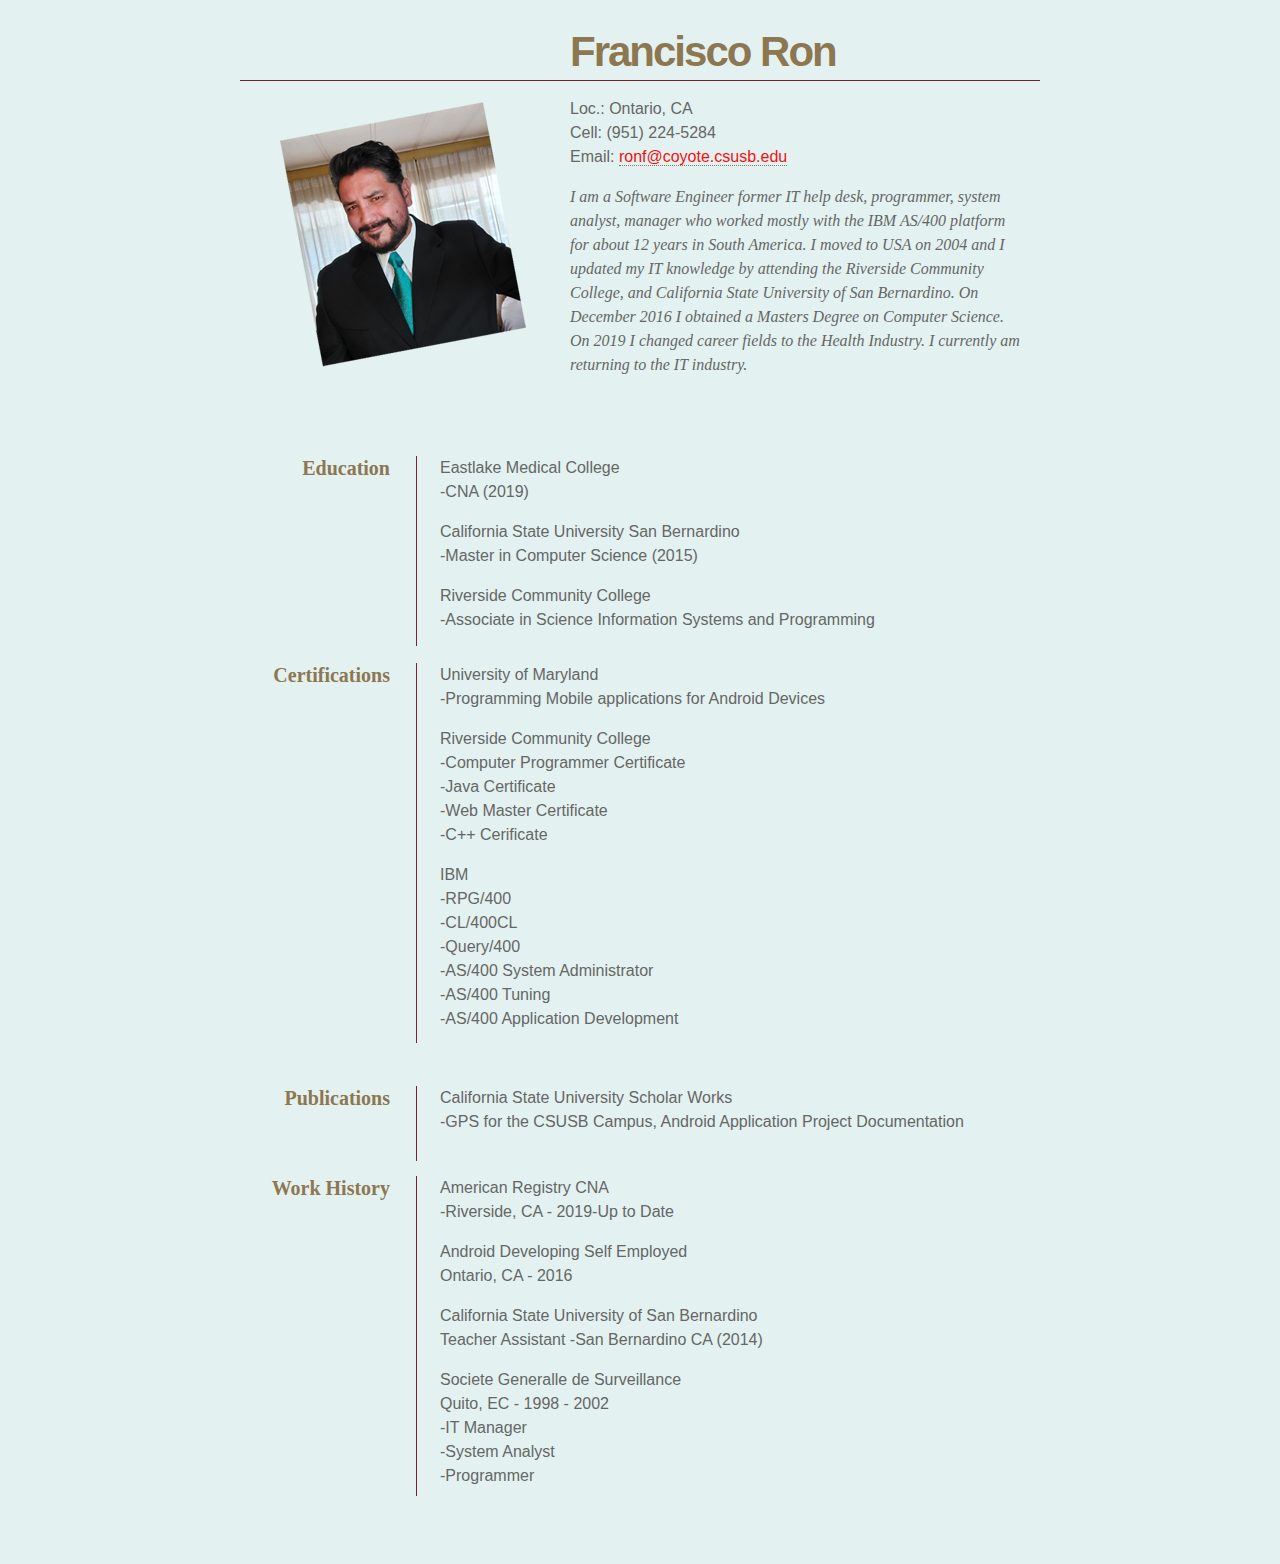
==== index.html @ 82180d25 "new picture v1" ====
<!DOCTYPE html PUBLIC "-//W3C//DTD XHTML 1.0 Strict//EN"
"http://www.w3.org/TR/xhtml1/DTD/xhtml1-strict.dtd">

<html xmlns="http://www.w3.org/18d7751/xhtml" xml:lang="en" lang="en">

<head>
     <meta http-equiv="Content-Type" content="text/html; charset=utf-8"/>

     <title>One Page Resume</title>

     <style type="text/css">
        * { margin: 0; padding: 0; }
        body {font: 16px Helvetica, Sans-Serif; 
            line-height: 24px; 
            background-color: #e3f2f0;}
         
        .clear { clear: both; }
        
        #page-wrap { width: 800px; margin: 40px auto 60px; }
        #pic { float: left; margin: 60px 0 0 0; }
        
         h1 { margin: 0 0 16px 0; 
             padding: 0 0 16px 0; 
             color: #8d7751; 
             font-size: 42px; 
             font-weight: bold; 
             letter-spacing: -2px; 
             border-bottom: 1px solid #7c1d2d; }
        
         h2 { font-size:20; 
             margin: 0 0 6px 0; 
             position: relative; }
        
         h2 span { position: absolute; 
             bottom: 0; 
             right: 0; 
             font-style: italic; 
             font-family: Georgia, Serif; 
             font-size: 16px;
             color: #8d7751; font-weight: normal; }
        
         p { margin: 0 0 16px 0;color: #666}
        
         a { color: #f50e11; text-decoration: none; border-bottom: 1px dotted #8d7751; }
         a:hover { border-bottom-style: solid; color: black; }
         ul { margin: 0 0 32px 17px; }
         #objective { width: 450px; float: left; }
         #objective p { font-family: Georgia, Serif; font-style: italic; color: #666; }
         
         dt0 {font-weight: bold; 
             font-family: Verdana; 
             font-size: 20px; 
             color: #8d7751; 
             text-align: right; 
             padding: 0 26px 0 0; 
             width: 150px; 
             float: left; 
             height: 190px; 
             border-right: 1px solid #811e2f;}
         
         dt {font-weight: bold; 
             font-family: Verdana; 
             font-size: 20px; 
             color: #8d7751; 
             text-align: right; 
             padding: 0 26px 0 0; 
             width: 150px; 
             float: left; 
             height: 380px; 
             border-right: 1px solid #811e2f;}
        
         dt1 {font-family: Verdana; 
             font-weight: bold; 
             font-size: 20px; 
             color: #8d7751; 
             text-align: right; 
             padding: 0 26px 0 0; 
             width: 150px; 
             float: left; 
             height: 75px; 
             border-right: 1px solid #7c1d2d;}
         
        dt2 {font-family: Verdana; 
            font-weight: bold; 
            font-size: 20px; 
            color: #8d7751; 
            text-align: right; 
            padding: 0 26px 0 0; 
            width: 150px; 
            float: left; 
            height: 320px; 
            border-right: 1px solid #7c1d2d;  }
        
         dt3 {font-family: Verdana; 
             font-weight: bold; 
             font-size: 20px; 
             color: #8d7751; 
             text-align: right; 
             padding: 0 26px 0 0; 
             width: 150px; 
             float: left; 
             height: 100px; 
             border-right: 1px solid #7c1d2d;}         
         
         dd {width: 600px; float: right;color: #666}
        
         dd.clear { float: none; margin: 0; height: 15px; }
     
    </style>
</head>

<body>

    <div id="page-wrap">
    
        <img src="images/fr2.png" alt="Resume Pic." id="pic" />
    
        <div id="contact-info" class="vcard">
        
            <!-- Microformats! -->
        
            <h1 class="fn"> Francisco Ron</h1>
        
            <p>
                Loc.: <span class="loc">Ontario, CA</span><br />
                Cell: <span class="tel">(951) 224-5284</span><br />
                Email: <a class="email" href="mailto:ronf@coyote.csusb.edu">ronf@coyote.csusb.edu</a><br />
            </p>
        </div>
                
        <div id="objective">
            <p>
                I am a Software Engineer former IT help desk, programmer, system analyst, manager who worked mostly with the IBM AS/400 platform for about 12 years in South America.
                I moved to USA on 2004 and I updated my IT knowledge by attending the Riverside Community College, and California State University of San Bernardino.
                On December 2016 I obtained a Masters Degree on Computer Science.
                On 2019 I changed career fields to the Health Industry. I currently am returning to the IT industry.
 
            </p>
        </div>
        
        <div class="clear"></div>
        
        <dl>
            <dd class="clear"></dd>
            
            <dt0>Education</dt0>
             
            
            <dd>
                <P>Eastlake Medical College <br/>
                   -CNA (2019) </P>
            </dd>
            
            <dd>
                <p>California State University San Bernardino<br/>
                   -Master in Computer Science (2015)</p> 
                   
            </dd>
            
             <dd>
                <p>Riverside Community College<br/>
                   -Associate in Science Information Systems and Programming</p>
                   
            </dd> 
            
            <dd class="clear"></dd>
            
            <dt>Certifications</dt>
            <dd>
                            
                <p>University of Maryland<br/>
                   -Programming Mobile applications for Android Devices</p>
                
                <p>Riverside Community College<br/> 
                   -Computer Programmer Certificate<br/>
                   -Java Certificate <br/> 
                   -Web Master Certificate <br/>
                   -C++ Cerificate</p> 
                
                <p>IBM<br/>
                   -RPG/400<br/>
                   -CL/400CL<br/>
                   -Query/400<br/>
                   -AS/400 System Administrator<br/>
                   -AS/400 Tuning<br/>
                    -AS/400 Application Development</p><br/>
            </dd>
            
            <dd class="clear"></dd>
            
            <dt1>Publications</dt1>
            <dd>
                            
                <p>California State University Scholar Works<br/>
                   -GPS for the CSUSB Campus, Android Application Project Documentation</p>
                
               
            </dd>
            
            <dd class="clear"></dd>
            
            <dt2>Work History</dt2>
            <dd>
                
                <p>American Registry CNA <br/> -Riverside, CA - 2019-Up to Date<br/>
                <p>Android Developing Self Employed <br/>Ontario, CA - 2016<br/>
                <p>California State University of San Bernardino <br/>Teacher Assistant -San Bernardino CA (2014)<br/>
                <p>Societe Generalle de Surveillance <br/>Quito, EC - 1998 - 2002<br/>
                 
                    -IT Manager <br/>
                    -System Analyst <br/>
                    -Programmer 
            </dd>
                       
        </dl>
        
        <div class="clear"></div>
    
    </div>

</body>

</html>
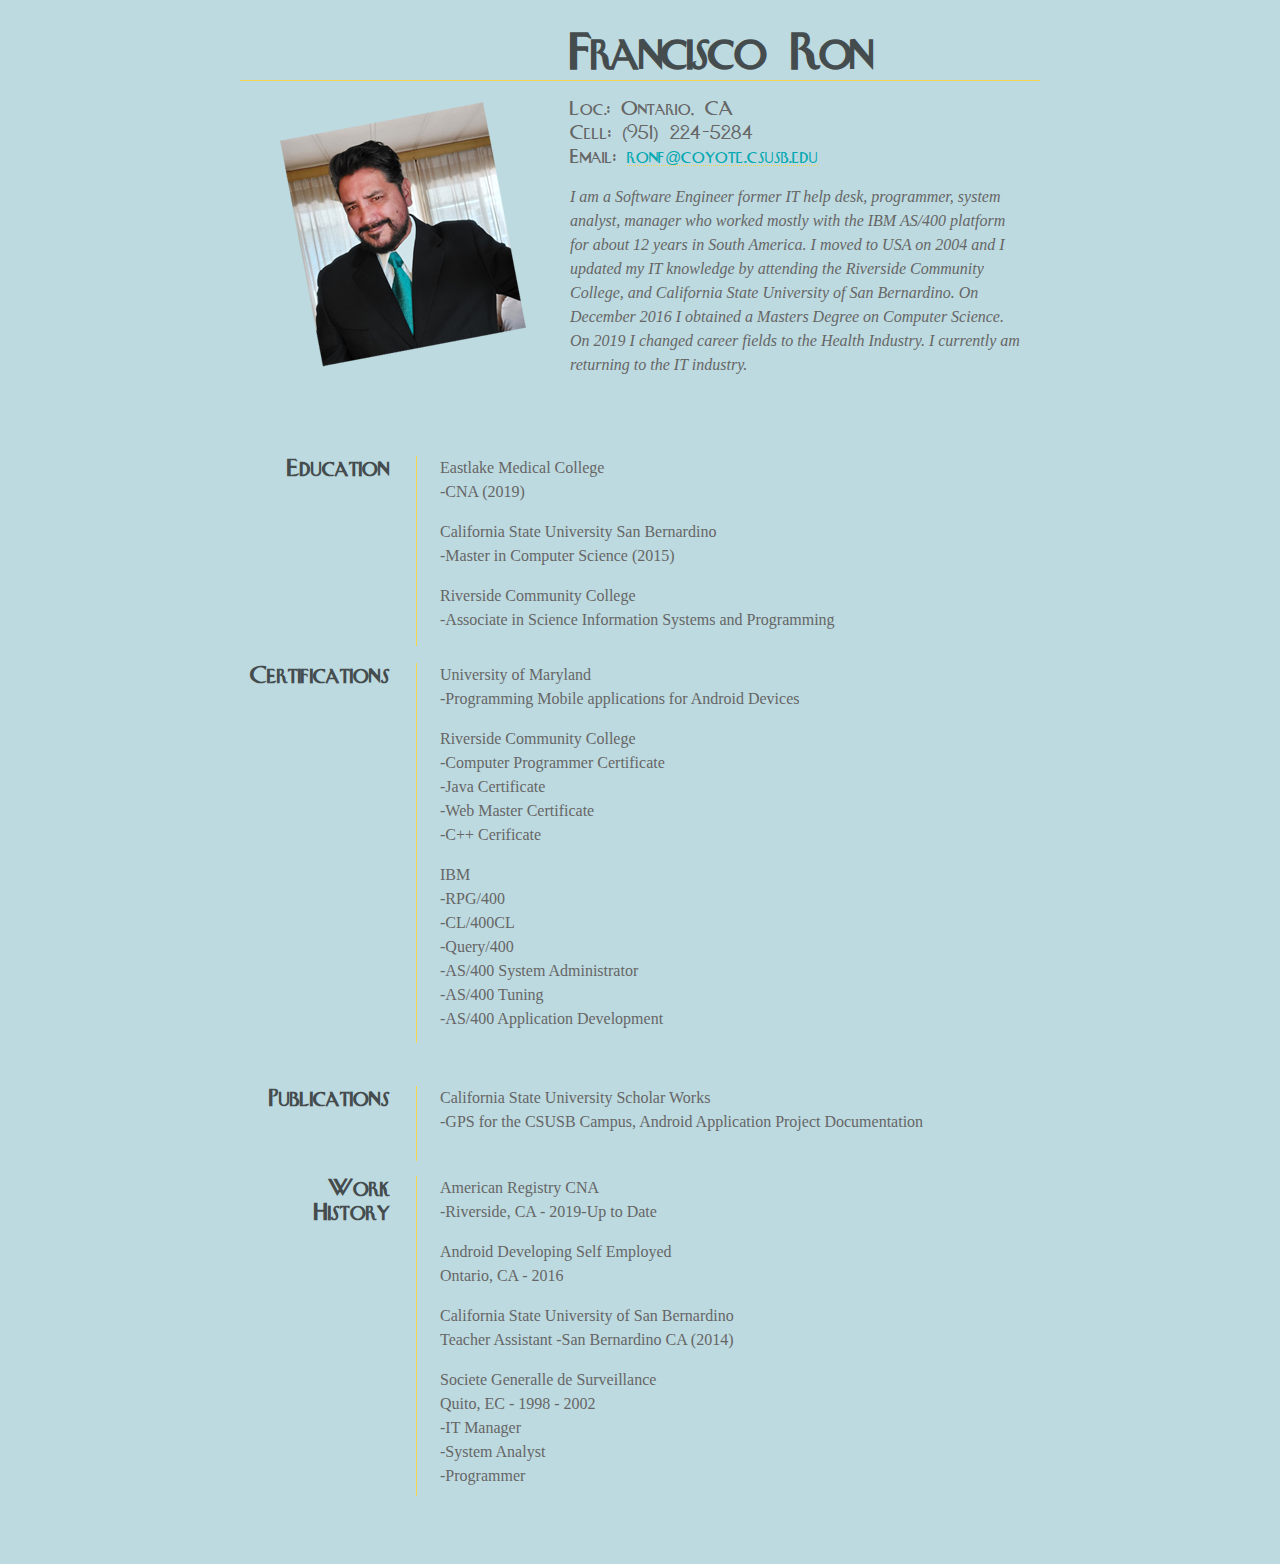
==== commit edcda5af: "new font New Yorker" ====
--- a/index.html
+++ b/index.html
@@ -10,9 +10,14 @@
 
      <style type="text/css">
         * { margin: 0; padding: 0; }
-        body {font: 16px Helvetica, Sans-Serif; 
+         
+        @font-face {
+        font-family: newYorker; /* CAN BE ANYTHING YOU WANT */
+        src: url('fonts/Cygnet.ttf');
+    }
+        body {font: 16px newYorker, Sans-Serif; 
             line-height: 24px; 
-            background-color: #e3f2f0;}
+            background-color: #bddae0;} 
          
         .clear { clear: both; }
         
@@ -21,11 +26,11 @@
         
          h1 { margin: 0 0 16px 0; 
              padding: 0 0 16px 0; 
-             color: #8d7751; 
+             color: #454c4e; 
              font-size: 42px; 
              font-weight: bold; 
              letter-spacing: -2px; 
-             border-bottom: 1px solid #7c1d2d; }
+             border-bottom: 1px solid #f4d54c; }
         
          h2 { font-size:20; 
              margin: 0 0 6px 0; 
@@ -37,72 +42,72 @@
              font-style: italic; 
              font-family: Georgia, Serif; 
              font-size: 16px;
-             color: #8d7751; font-weight: normal; }
+             color: #454c4e; font-weight: normal; }
         
          p { margin: 0 0 16px 0;color: #666}
         
-         a { color: #f50e11; text-decoration: none; border-bottom: 1px dotted #8d7751; }
+         a { color: #04a8b0; text-decoration: none; border-bottom: 1px dotted #f4d54c; }
          a:hover { border-bottom-style: solid; color: black; }
          ul { margin: 0 0 32px 17px; }
          #objective { width: 450px; float: left; }
          #objective p { font-family: Georgia, Serif; font-style: italic; color: #666; }
          
          dt0 {font-weight: bold; 
-             font-family: Verdana; 
-             font-size: 20px; 
-             color: #8d7751; 
+             font-family: newYorker; 
+             font-size: 20px; 
+             color: #454c4e; 
              text-align: right; 
              padding: 0 26px 0 0; 
              width: 150px; 
              float: left; 
              height: 190px; 
-             border-right: 1px solid #811e2f;}
+             border-right: 1px solid #f4d54c;}
          
          dt {font-weight: bold; 
-             font-family: Verdana; 
-             font-size: 20px; 
-             color: #8d7751; 
+             font-family: newYorker; 
+             font-size: 20px; 
+             color: #454c4e; 
              text-align: right; 
              padding: 0 26px 0 0; 
              width: 150px; 
              float: left; 
              height: 380px; 
-             border-right: 1px solid #811e2f;}
-        
-         dt1 {font-family: Verdana; 
+             border-right: 1px solid #f4d54c;}
+        
+         dt1 {font-family: newYorker; 
              font-weight: bold; 
              font-size: 20px; 
-             color: #8d7751; 
+             color: #454c4e; 
              text-align: right; 
              padding: 0 26px 0 0; 
              width: 150px; 
              float: left; 
              height: 75px; 
-             border-right: 1px solid #7c1d2d;}
-         
-        dt2 {font-family: Verdana; 
+             border-right: 1px solid #f4d54c;}
+         
+        dt2 {font-family: newYorker; 
             font-weight: bold; 
             font-size: 20px; 
-            color: #8d7751; 
+            color: #454c4e; 
             text-align: right; 
             padding: 0 26px 0 0; 
             width: 150px; 
             float: left; 
             height: 320px; 
-            border-right: 1px solid #7c1d2d;  }
-        
-         dt3 {font-family: Verdana; 
+            border-right: 1px solid #f4d54c;  }
+        
+         dt3 {font-family: newYorker; 
              font-weight: bold; 
              font-size: 20px; 
-             color: #8d7751; 
+             color: #454c4e; 
              text-align: right; 
              padding: 0 26px 0 0; 
              width: 150px; 
              float: left; 
              height: 100px; 
-             border-right: 1px solid #7c1d2d;}         
-         
-         dd {width: 600px; float: right;color: #666}
+             border-right: 1px solid #f4d54c;}         
+         
+         dd {width: 600px; float: right;color: #666; font-family: Georgia, Serif;}
         
          dd.clear { float: none; margin: 0; height: 15px; }
      
@@ -147,8 +152,8 @@
              
             
             <dd>
-                <P>Eastlake Medical College <br/>
-                   -CNA (2019) </P>
+                <p>Eastlake Medical College <br/>
+                   -CNA (2019) </p>
             </dd>
             
             <dd>
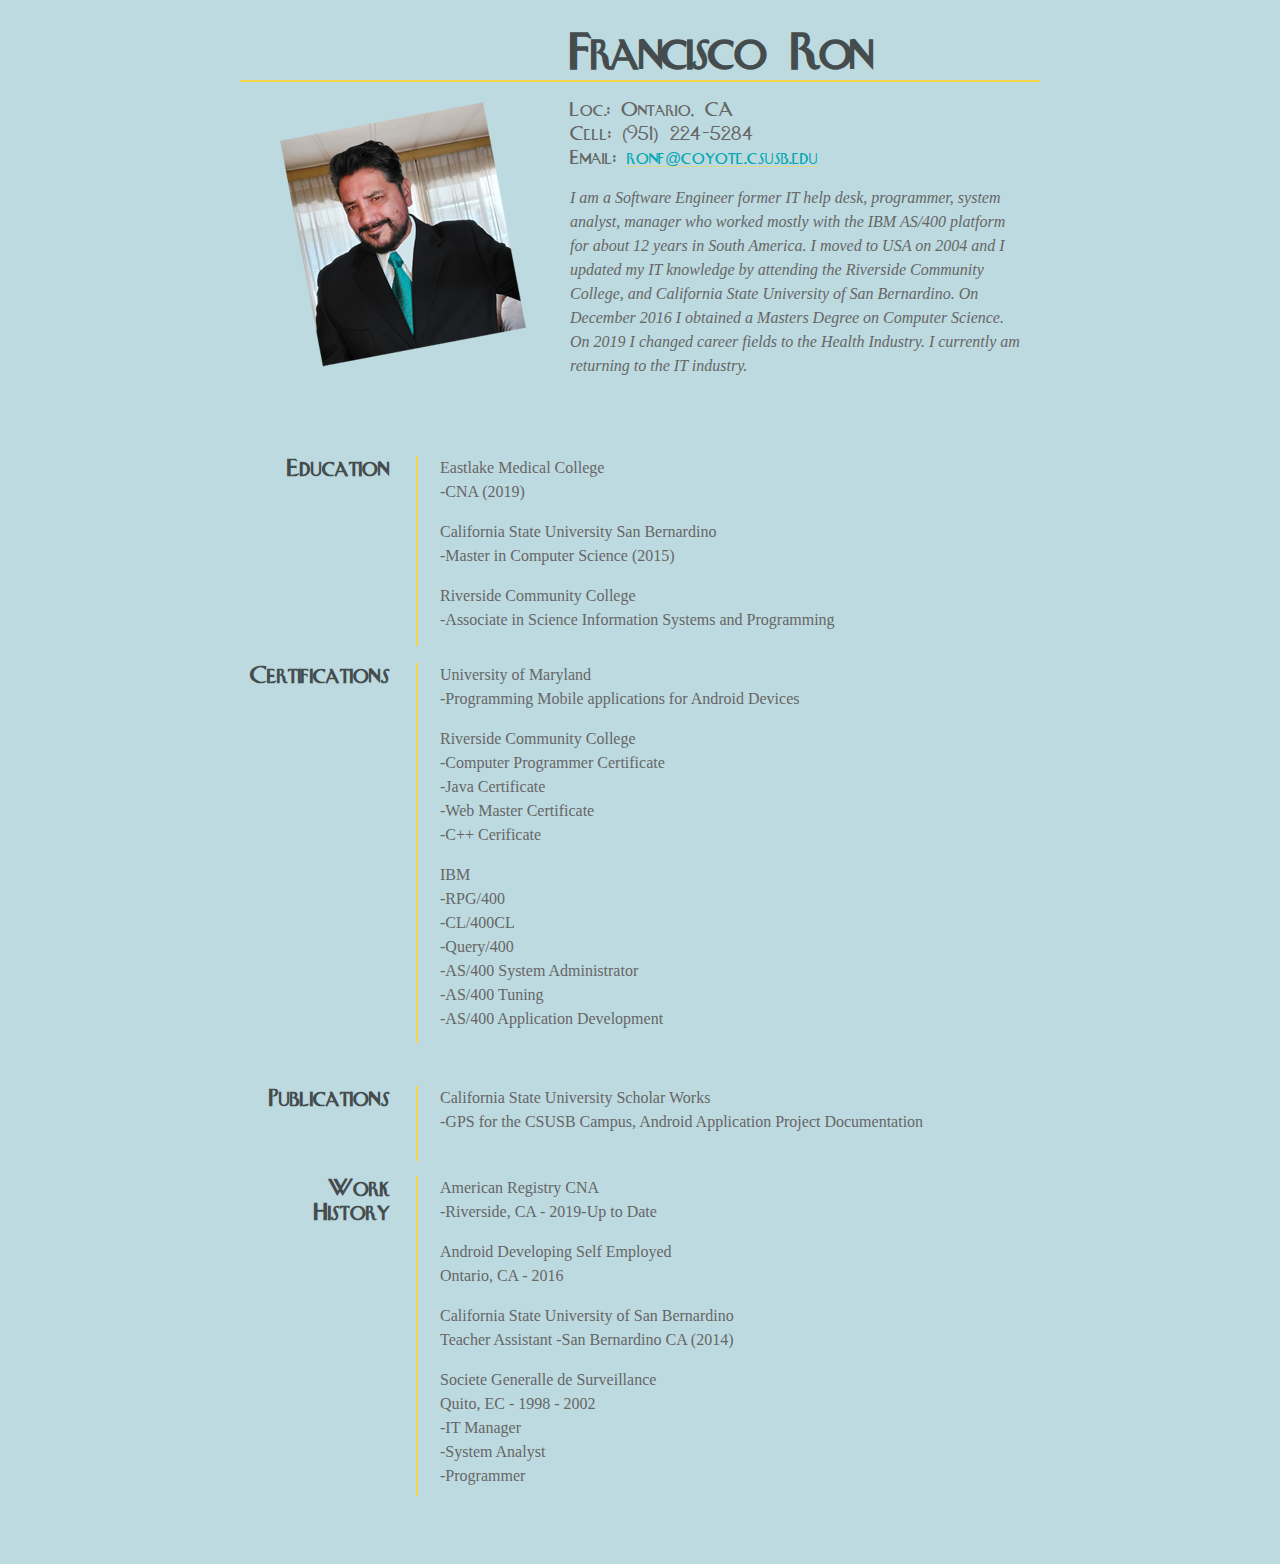
==== commit 13b5191a: "yellow line 2px" ====
--- a/index.html
+++ b/index.html
@@ -30,7 +30,7 @@
              font-size: 42px; 
              font-weight: bold; 
              letter-spacing: -2px; 
-             border-bottom: 1px solid #f4d54c; }
+             border-bottom: 2px solid #f4d54c; }
         
          h2 { font-size:20; 
              margin: 0 0 6px 0; 
@@ -61,7 +61,7 @@
              width: 150px; 
              float: left; 
              height: 190px; 
-             border-right: 1px solid #f4d54c;}
+             border-right: 2px solid #f4d54c;}
          
          dt {font-weight: bold; 
              font-family: newYorker; 
@@ -72,7 +72,7 @@
              width: 150px; 
              float: left; 
              height: 380px; 
-             border-right: 1px solid #f4d54c;}
+             border-right: 2px solid #f4d54c;}
         
          dt1 {font-family: newYorker; 
              font-weight: bold; 
@@ -83,7 +83,7 @@
              width: 150px; 
              float: left; 
              height: 75px; 
-             border-right: 1px solid #f4d54c;}
+             border-right: 2px solid #f4d54c;}
          
         dt2 {font-family: newYorker; 
             font-weight: bold; 
@@ -94,7 +94,7 @@
             width: 150px; 
             float: left; 
             height: 320px; 
-            border-right: 1px solid #f4d54c;  }
+            border-right: 2px solid #f4d54c;  }
         
          dt3 {font-family: newYorker; 
              font-weight: bold; 
@@ -105,7 +105,7 @@
              width: 150px; 
              float: left; 
              height: 100px; 
-             border-right: 1px solid #f4d54c;}         
+             border-right: 2px solid #f4d54c;}         
          
          dd {width: 600px; float: right;color: #666; font-family: Georgia, Serif;}
         
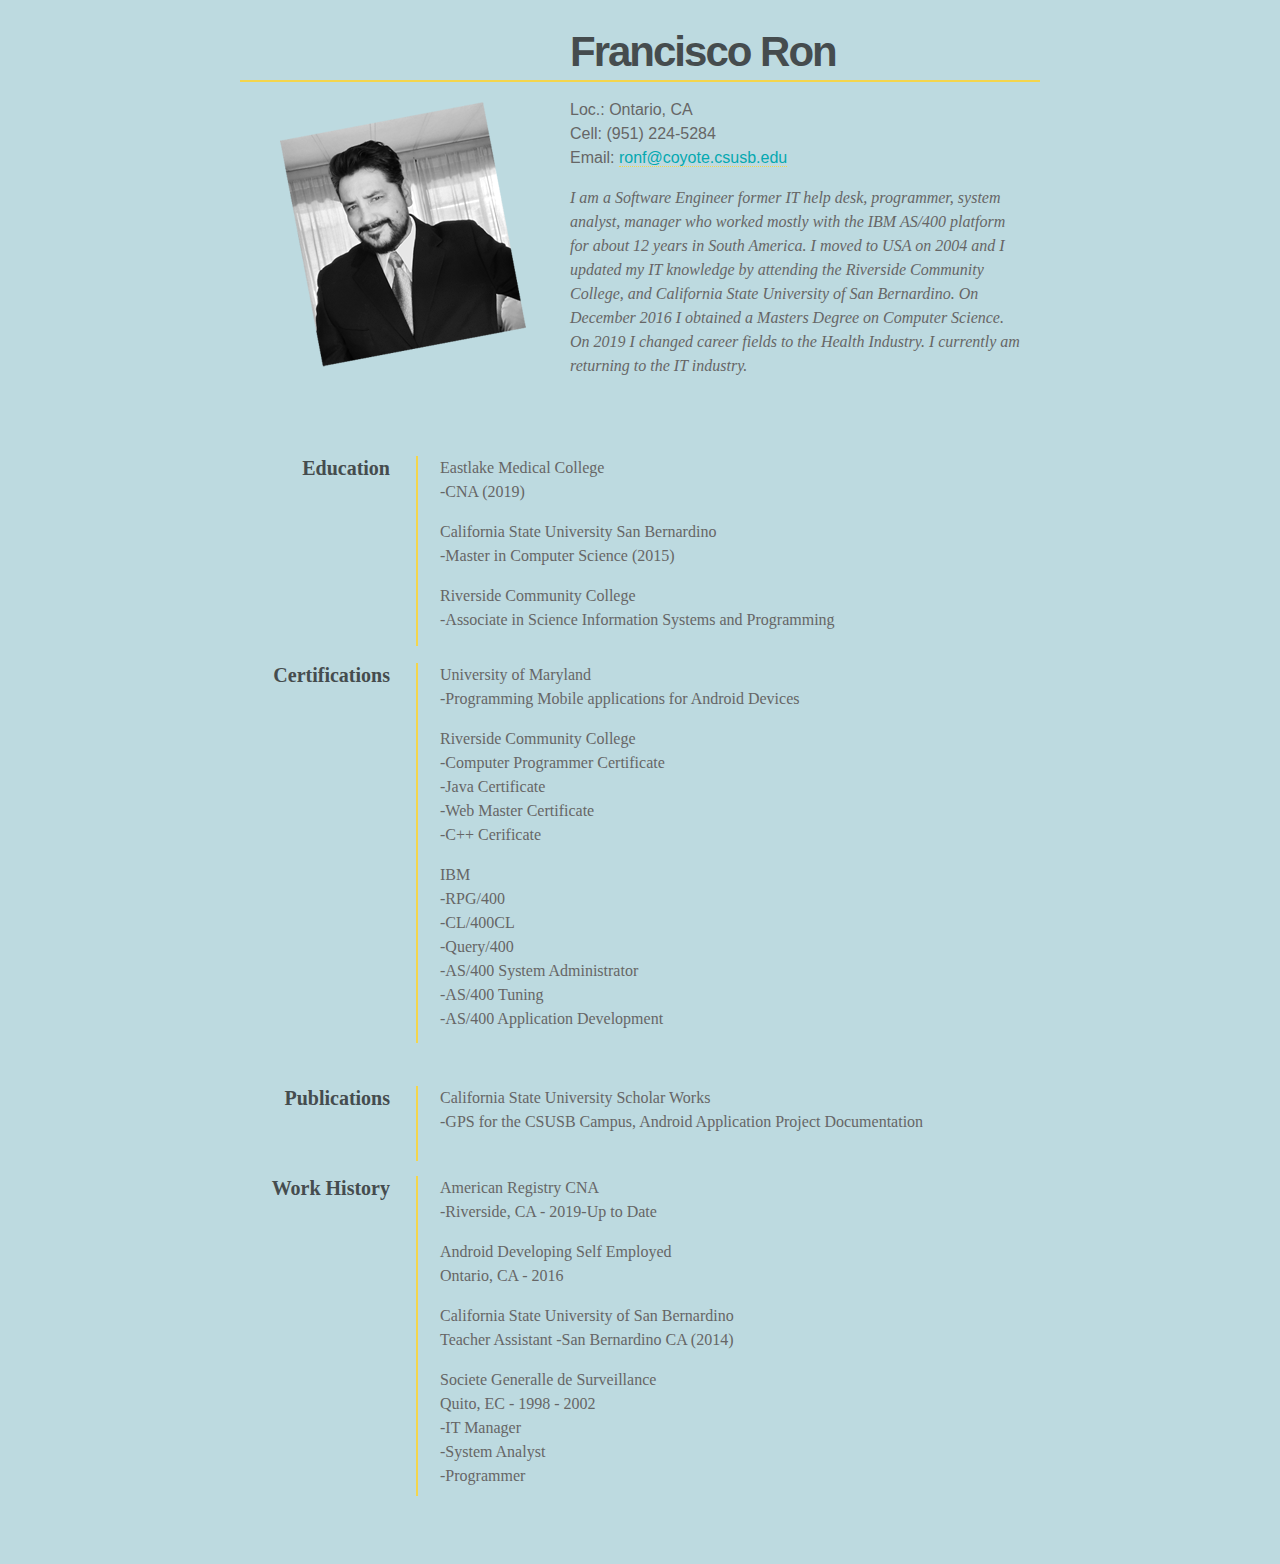
==== commit 6180a6e3: "css external file added" ====
--- a/index.html
+++ b/index.html
@@ -5,113 +5,8 @@
 
 <head>
      <meta http-equiv="Content-Type" content="text/html; charset=utf-8"/>
-
-     <title>One Page Resume</title>
-
-     <style type="text/css">
-        * { margin: 0; padding: 0; }
-         
-        @font-face {
-        font-family: newYorker; /* CAN BE ANYTHING YOU WANT */
-        src: url('fonts/Cygnet.ttf');
-    }
-        body {font: 16px newYorker, Sans-Serif; 
-            line-height: 24px; 
-            background-color: #bddae0;} 
-         
-        .clear { clear: both; }
-        
-        #page-wrap { width: 800px; margin: 40px auto 60px; }
-        #pic { float: left; margin: 60px 0 0 0; }
-        
-         h1 { margin: 0 0 16px 0; 
-             padding: 0 0 16px 0; 
-             color: #454c4e; 
-             font-size: 42px; 
-             font-weight: bold; 
-             letter-spacing: -2px; 
-             border-bottom: 2px solid #f4d54c; }
-        
-         h2 { font-size:20; 
-             margin: 0 0 6px 0; 
-             position: relative; }
-        
-         h2 span { position: absolute; 
-             bottom: 0; 
-             right: 0; 
-             font-style: italic; 
-             font-family: Georgia, Serif; 
-             font-size: 16px;
-             color: #454c4e; font-weight: normal; }
-        
-         p { margin: 0 0 16px 0;color: #666}
-        
-         a { color: #04a8b0; text-decoration: none; border-bottom: 1px dotted #f4d54c; }
-         a:hover { border-bottom-style: solid; color: black; }
-         ul { margin: 0 0 32px 17px; }
-         #objective { width: 450px; float: left; }
-         #objective p { font-family: Georgia, Serif; font-style: italic; color: #666; }
-         
-         dt0 {font-weight: bold; 
-             font-family: newYorker; 
-             font-size: 20px; 
-             color: #454c4e; 
-             text-align: right; 
-             padding: 0 26px 0 0; 
-             width: 150px; 
-             float: left; 
-             height: 190px; 
-             border-right: 2px solid #f4d54c;}
-         
-         dt {font-weight: bold; 
-             font-family: newYorker; 
-             font-size: 20px; 
-             color: #454c4e; 
-             text-align: right; 
-             padding: 0 26px 0 0; 
-             width: 150px; 
-             float: left; 
-             height: 380px; 
-             border-right: 2px solid #f4d54c;}
-        
-         dt1 {font-family: newYorker; 
-             font-weight: bold; 
-             font-size: 20px; 
-             color: #454c4e; 
-             text-align: right; 
-             padding: 0 26px 0 0; 
-             width: 150px; 
-             float: left; 
-             height: 75px; 
-             border-right: 2px solid #f4d54c;}
-         
-        dt2 {font-family: newYorker; 
-            font-weight: bold; 
-            font-size: 20px; 
-            color: #454c4e; 
-            text-align: right; 
-            padding: 0 26px 0 0; 
-            width: 150px; 
-            float: left; 
-            height: 320px; 
-            border-right: 2px solid #f4d54c;  }
-        
-         dt3 {font-family: newYorker; 
-             font-weight: bold; 
-             font-size: 20px; 
-             color: #454c4e; 
-             text-align: right; 
-             padding: 0 26px 0 0; 
-             width: 150px; 
-             float: left; 
-             height: 100px; 
-             border-right: 2px solid #f4d54c;}         
-         
-         dd {width: 600px; float: right;color: #666; font-family: Georgia, Serif;}
-        
-         dd.clear { float: none; margin: 0; height: 15px; }
-     
-    </style>
+     <title>F. Ron</title>
+     <link rel="stylesheet" href="css/style.css">
 </head>
 
 <body>
@@ -121,9 +16,6 @@
         <img src="images/fr2.png" alt="Resume Pic." id="pic" />
     
         <div id="contact-info" class="vcard">
-        
-            <!-- Microformats! -->
-        
             <h1 class="fn"> Francisco Ron</h1>
         
             <p>
@@ -131,6 +23,7 @@
                 Cell: <span class="tel">(951) 224-5284</span><br />
                 Email: <a class="email" href="mailto:ronf@coyote.csusb.edu">ronf@coyote.csusb.edu</a><br />
             </p>
+    
         </div>
                 
         <div id="objective">
@@ -198,8 +91,6 @@
                             
                 <p>California State University Scholar Works<br/>
                    -GPS for the CSUSB Campus, Android Application Project Documentation</p>
-                
-               
             </dd>
             
             <dd class="clear"></dd>
--- a/css/style.css
+++ b/css/style.css
@@ -0,0 +1,101 @@
+* { margin: 0; padding: 0; }
+@font-face {
+    font-family: newYorker; 
+    src: url('fonts/Cygnet.ttf');
+}
+
+ body {font: 16px newYorker, Sans-Serif; 
+            line-height: 24px; 
+            background-color: #bddae0;} 
+         
+        .clear { clear: both; }
+        
+        #page-wrap { width: 800px; margin: 40px auto 60px; }
+        #pic { float: left; margin: 60px 0 0 0; }
+        
+         h1 { margin: 0 0 16px 0; 
+             padding: 0 0 16px 0; 
+             color: #454c4e; 
+             font-size: 42px; 
+             font-weight: bold; 
+             letter-spacing: -2px; 
+             border-bottom: 2px solid #f4d54c; }
+        
+         h2 { font-size:20; 
+             margin: 0 0 6px 0; 
+             position: relative; }
+        
+         h2 span { position: absolute; 
+             bottom: 0; 
+             right: 0; 
+             font-style: italic; 
+             font-family: Georgia, Serif; 
+             font-size: 16px;
+             color: #454c4e; font-weight: normal; }
+        
+         p { margin: 0 0 16px 0;color: #666}
+        
+         a { color: #04a8b0; text-decoration: none; border-bottom: 1px dotted #f4d54c; }
+         a:hover { border-bottom-style: solid; color: black; }
+         ul { margin: 0 0 32px 17px; }
+         #objective { width: 450px; float: left; }
+         #objective p { font-family: Georgia, Serif; font-style: italic; color: #666; }
+         
+         dt0 {font-weight: bold; 
+             font-family: newYorker; 
+             font-size: 20px; 
+             color: #454c4e; 
+             text-align: right; 
+             padding: 0 26px 0 0; 
+             width: 150px; 
+             float: left; 
+             height: 190px; 
+             border-right: 2px solid #f4d54c;}
+         
+         dt {font-weight: bold; 
+             font-family: newYorker; 
+             font-size: 20px; 
+             color: #454c4e; 
+             text-align: right; 
+             padding: 0 26px 0 0; 
+             width: 150px; 
+             float: left; 
+             height: 380px; 
+             border-right: 2px solid #f4d54c;}
+        
+         dt1 {font-family: newYorker; 
+             font-weight: bold; 
+             font-size: 20px;
+             color: #454c4e; 
+             text-align: right; 
+             padding: 0 26px 0 0; 
+             width: 150px; 
+             float: left; 
+             height: 75px; 
+             border-right: 2px solid #f4d54c;}
+         
+        dt2 {font-family: newYorker; 
+            font-weight: bold; 
+            font-size: 20px; 
+            color: #454c4e; 
+            text-align: right; 
+            padding: 0 26px 0 0; 
+            width: 150px; 
+            float: left; 
+            height: 320px; 
+            border-right: 2px solid #f4d54c;  }
+        
+         dt3 {font-family: newYorker; 
+             font-weight: bold; 
+             font-size: 20px; 
+             color: #454c4e; 
+             text-align: right; 
+             padding: 0 26px 0 0; 
+             width: 150px; 
+             float: left; 
+             height: 100px; 
+             border-right: 2px solid #f4d54c;}         
+         
+         dd {width: 600px; float: right;color: #666; font-family: Georgia, Serif;}
+        
+         dd.clear { float: none; margin: 0; height: 15px; }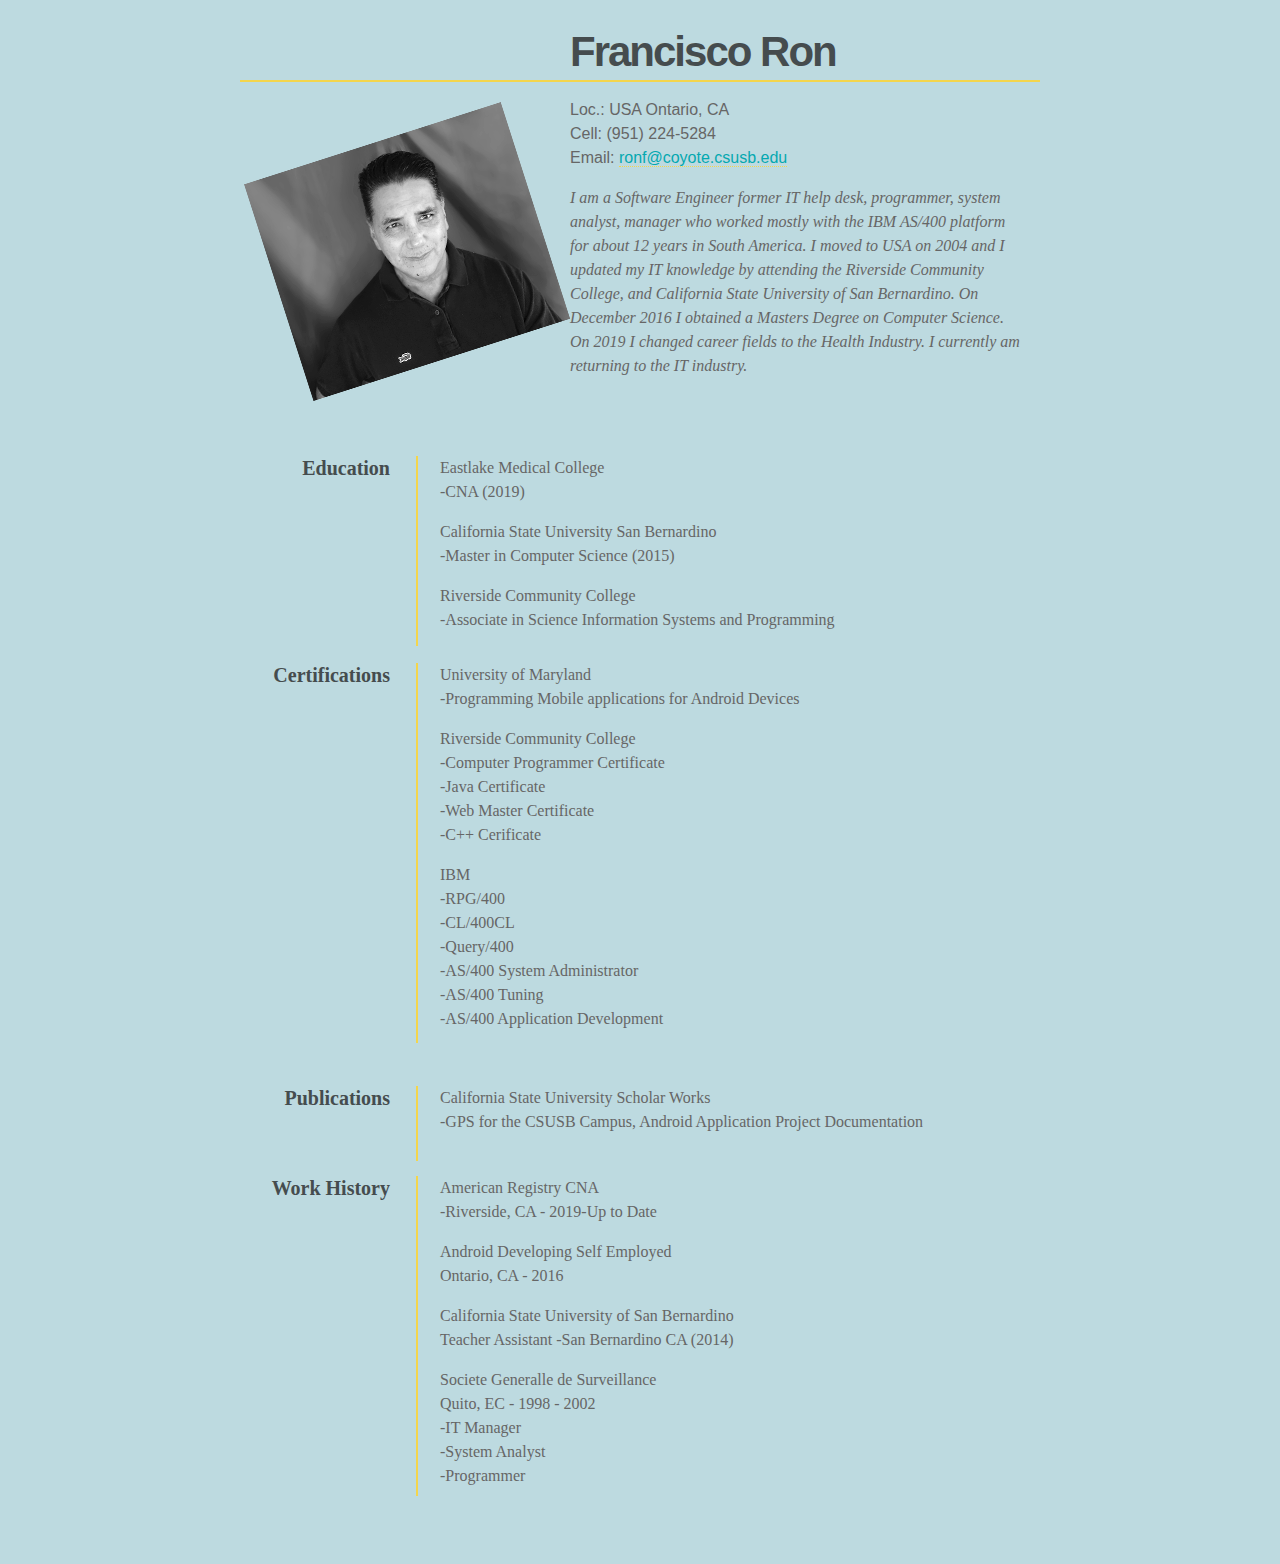
==== commit a4f56e61: "Resume updated on 9-17-2023" ====
--- a/index.html
+++ b/index.html
@@ -19,7 +19,7 @@
             <h1 class="fn"> Francisco Ron</h1>
         
             <p>
-                Loc.: <span class="loc">Ontario, CA</span><br />
+                Loc.: <span class="loc">USA Ontario, CA</span><br />
                 Cell: <span class="tel">(951) 224-5284</span><br />
                 Email: <a class="email" href="mailto:ronf@coyote.csusb.edu">ronf@coyote.csusb.edu</a><br />
             </p>
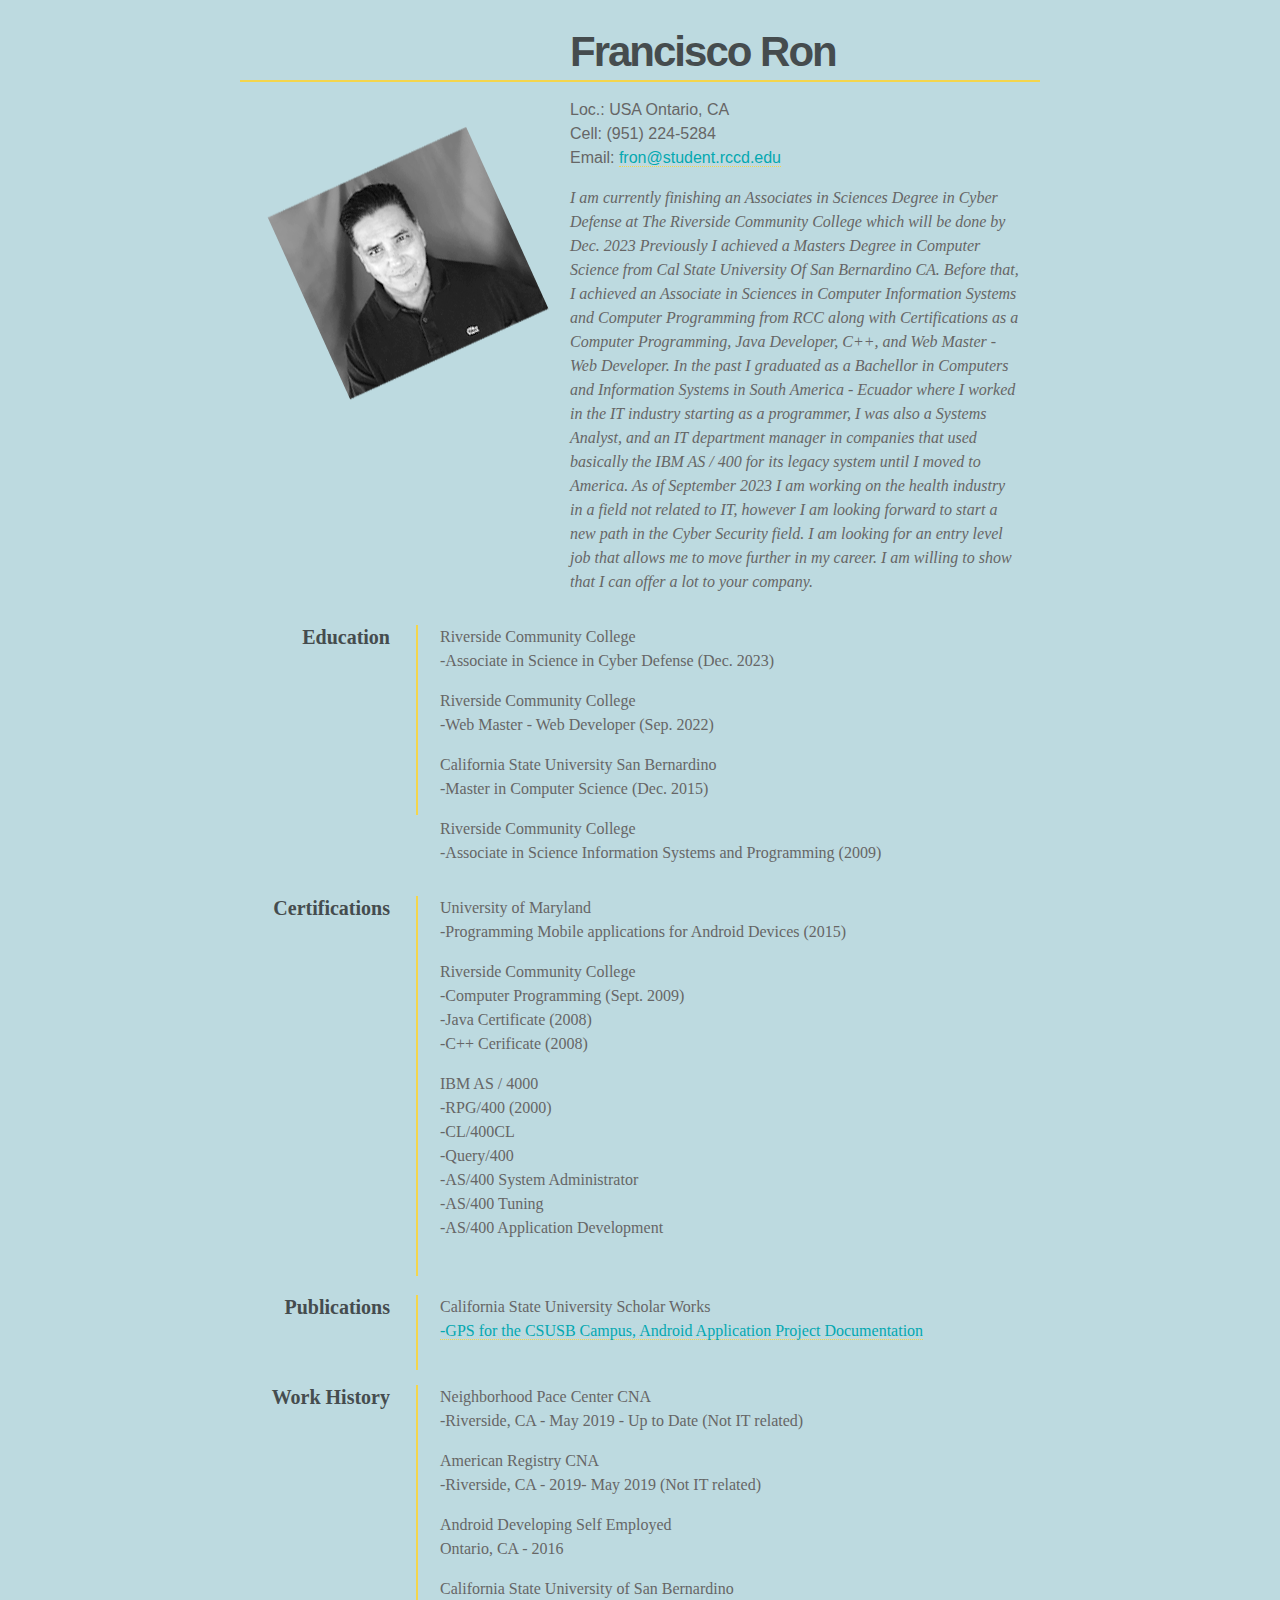
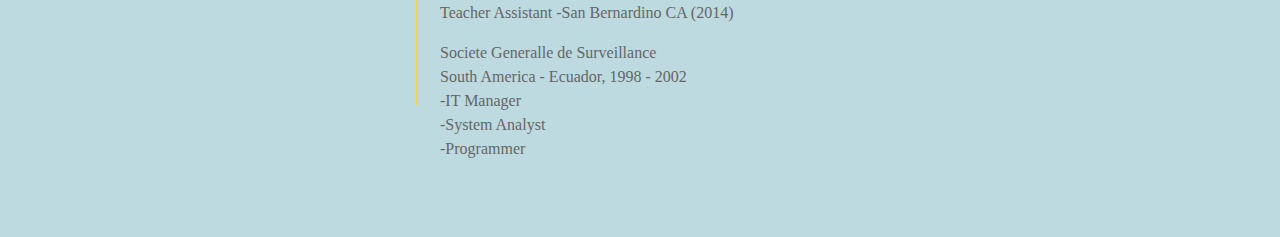
==== commit d13f7cbe: "Resume updated on 9-17-2023 second commitment" ====
--- a/index.html
+++ b/index.html
@@ -5,7 +5,7 @@
 
 <head>
      <meta http-equiv="Content-Type" content="text/html; charset=utf-8"/>
-     <title>F. Ron</title>
+     <title>Francisco Ron Resume</title>
      <link rel="stylesheet" href="css/style.css">
 </head>
 
@@ -21,18 +21,26 @@
             <p>
                 Loc.: <span class="loc">USA Ontario, CA</span><br />
                 Cell: <span class="tel">(951) 224-5284</span><br />
-                Email: <a class="email" href="mailto:ronf@coyote.csusb.edu">ronf@coyote.csusb.edu</a><br />
+                Email: <a class="email" href="mailto:fron@student.rccd.edu">fron@student.rccd.edu</a><br />
             </p>
     
         </div>
                 
         <div id="objective">
             <p>
-                I am a Software Engineer former IT help desk, programmer, system analyst, manager who worked mostly with the IBM AS/400 platform for about 12 years in South America.
-                I moved to USA on 2004 and I updated my IT knowledge by attending the Riverside Community College, and California State University of San Bernardino.
-                On December 2016 I obtained a Masters Degree on Computer Science.
-                On 2019 I changed career fields to the Health Industry. I currently am returning to the IT industry.
- 
+                I am currently finishing an Associates in Sciences Degree in Cyber Defense at The Riverside Community College 
+                which will be done by Dec. 2023
+                Previously I achieved a Masters Degree in Computer Science from Cal State University Of San Bernardino CA.
+                Before that, I achieved an Associate in Sciences in Computer Information Systems and Computer Programming from RCC 
+                along with Certifications as a Computer Programming, Java Developer, C++, and Web Master - Web Developer.
+
+                In the past I graduated as a Bachellor in Computers and Information Systems in South America - Ecuador where I worked 
+                in the IT industry starting as a programmer, I was also a Systems Analyst, and an IT department manager in companies that
+                used basically the IBM AS / 400 for its legacy system until I moved to America.
+
+                As of September 2023 I am working on the health industry in a field not related to IT, however I am looking forward to
+                start a new path in the Cyber Security field. I am looking for an entry level job that allows me to move further in my career.
+                I am willing to show that I can offer a lot to your company. 
             </p>
         </div>
         
@@ -45,19 +53,24 @@
              
             
             <dd>
-                <p>Eastlake Medical College <br/>
-                   -CNA (2019) </p>
+                <p>Riverside Community College <br/>
+                   -Associate in Science in Cyber Defense (Dec. 2023) </p>
             </dd>
             
             <dd>
+                <p>Riverside Community College <br/>
+                   -Web Master - Web Developer (Sep. 2022) </p>
+            </dd>
+
+            <dd>
                 <p>California State University San Bernardino<br/>
-                   -Master in Computer Science (2015)</p> 
+                   -Master in Computer Science (Dec. 2015)</p> 
                    
             </dd>
             
              <dd>
                 <p>Riverside Community College<br/>
-                   -Associate in Science Information Systems and Programming</p>
+                   -Associate in Science Information Systems and Programming (2009)</p>
                    
             </dd> 
             
@@ -67,21 +80,20 @@
             <dd>
                             
                 <p>University of Maryland<br/>
-                   -Programming Mobile applications for Android Devices</p>
+                   -Programming Mobile applications for Android Devices (2015)</p>
                 
                 <p>Riverside Community College<br/> 
-                   -Computer Programmer Certificate<br/>
-                   -Java Certificate <br/> 
-                   -Web Master Certificate <br/>
-                   -C++ Cerificate</p> 
+                   -Computer Programming (Sept. 2009)<br/>
+                   -Java Certificate (2008)<br/> 
+                   -C++ Cerificate (2008)</p> 
                 
-                <p>IBM<br/>
-                   -RPG/400<br/>
+                <p>IBM AS / 4000<br/>
+                   -RPG/400 (2000)<br/>
                    -CL/400CL<br/>
                    -Query/400<br/>
                    -AS/400 System Administrator<br/>
                    -AS/400 Tuning<br/>
-                    -AS/400 Application Development</p><br/>
+                   -AS/400 Application Development</p><br/>
             </dd>
             
             <dd class="clear"></dd>
@@ -90,7 +102,8 @@
             <dd>
                             
                 <p>California State University Scholar Works<br/>
-                   -GPS for the CSUSB Campus, Android Application Project Documentation</p>
+                    <a href="https://scholarworks.lib.csusb.edu/etd/261/">-GPS for the CSUSB Campus, Android Application Project Documentation</a>
+                </p>
             </dd>
             
             <dd class="clear"></dd>
@@ -98,11 +111,11 @@
             <dt2>Work History</dt2>
             <dd>
                 
-                <p>American Registry CNA <br/> -Riverside, CA - 2019-Up to Date<br/>
+                <p>Neighborhood Pace Center CNA <br/> -Riverside, CA - May 2019 - Up to Date (Not IT related)<br/>
+                <p>American Registry CNA <br/> -Riverside, CA - 2019- May 2019 (Not IT related)<br/>
                 <p>Android Developing Self Employed <br/>Ontario, CA - 2016<br/>
                 <p>California State University of San Bernardino <br/>Teacher Assistant -San Bernardino CA (2014)<br/>
-                <p>Societe Generalle de Surveillance <br/>Quito, EC - 1998 - 2002<br/>
-                 
+                <p>Societe Generalle de Surveillance <br/>South America - Ecuador, 1998 - 2002<br/>
                     -IT Manager <br/>
                     -System Analyst <br/>
                     -Programmer 
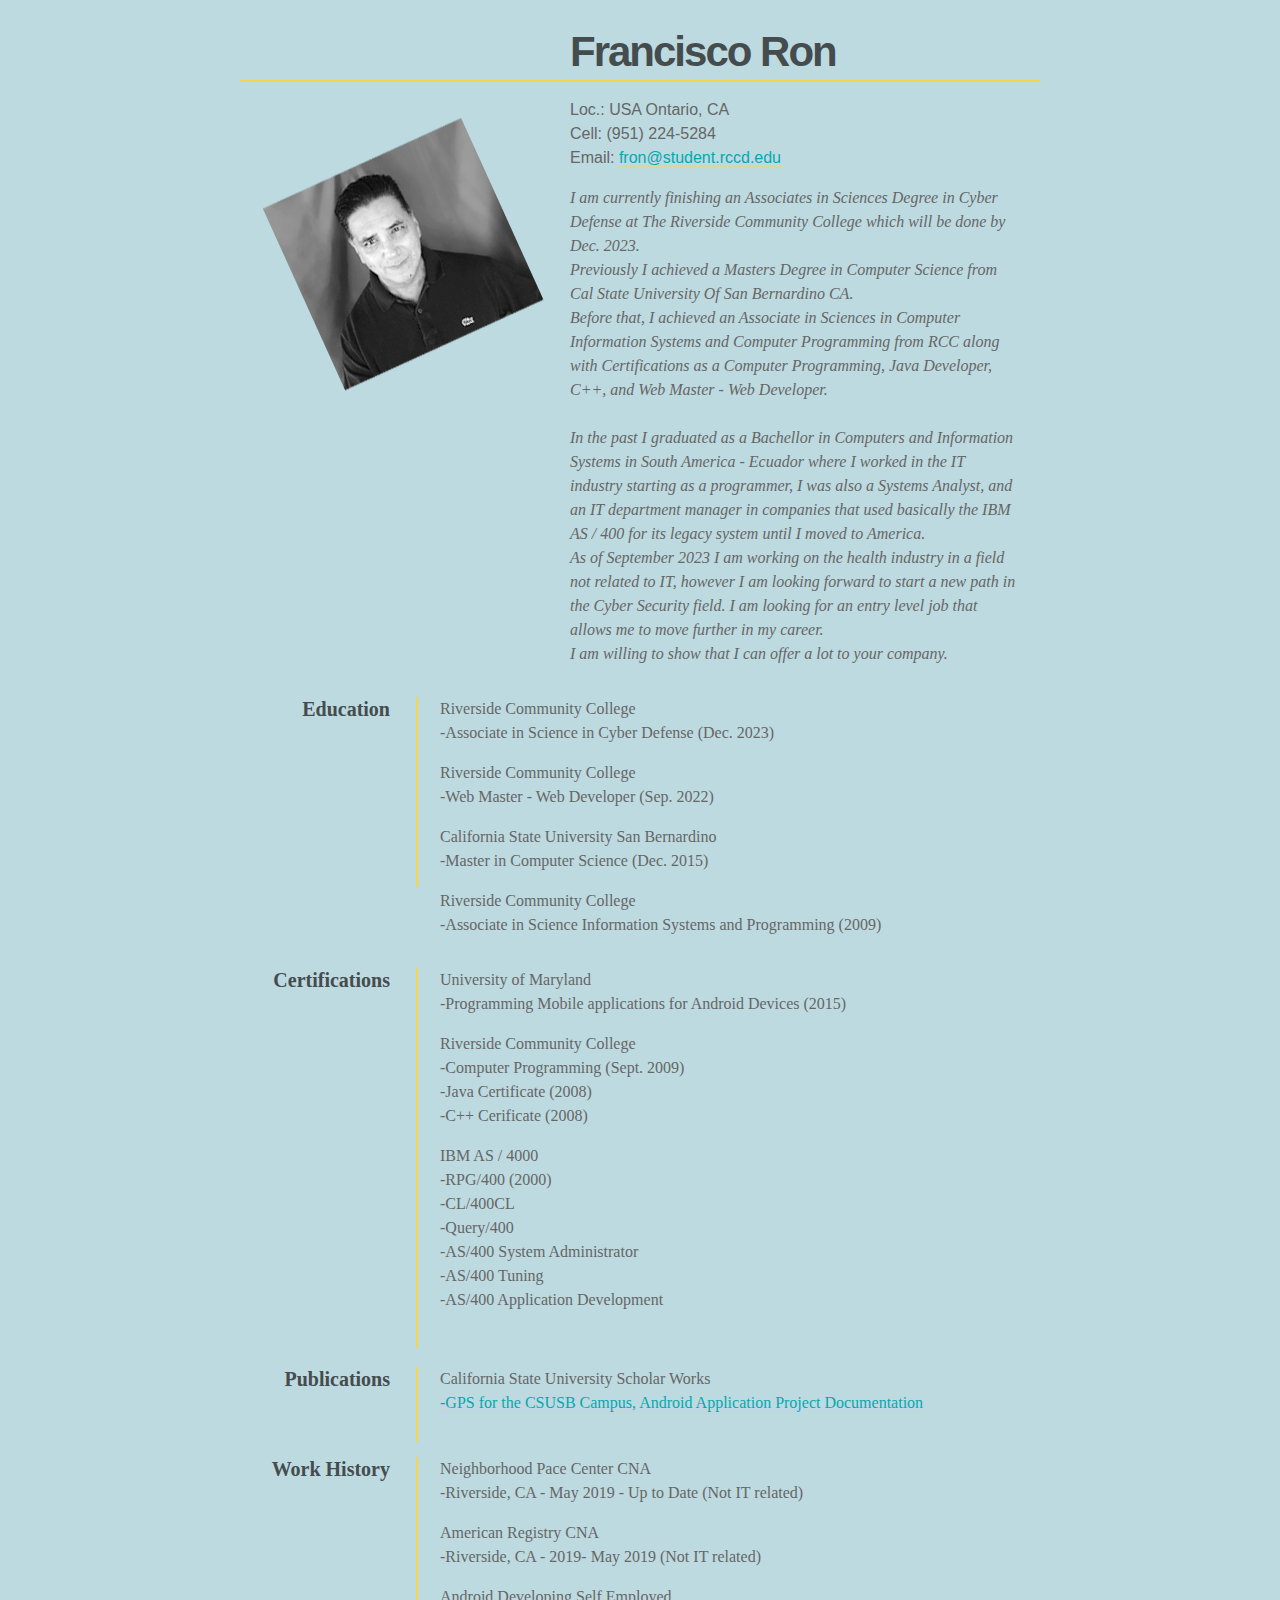
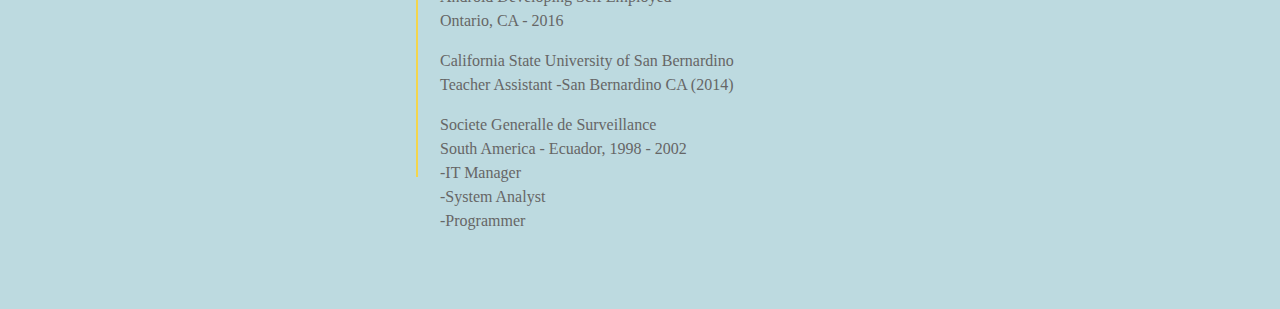
==== commit ac4275d8: "Resume updated on 9-17-2023 4th commitment" ====
--- a/index.html
+++ b/index.html
@@ -29,17 +29,15 @@
         <div id="objective">
             <p>
                 I am currently finishing an Associates in Sciences Degree in Cyber Defense at The Riverside Community College 
-                which will be done by Dec. 2023
-                Previously I achieved a Masters Degree in Computer Science from Cal State University Of San Bernardino CA.
+                which will be done by Dec. 2023. <br />
+                Previously I achieved a Masters Degree in Computer Science from Cal State University Of San Bernardino CA.<br />
                 Before that, I achieved an Associate in Sciences in Computer Information Systems and Computer Programming from RCC 
-                along with Certifications as a Computer Programming, Java Developer, C++, and Web Master - Web Developer.
-
-                In the past I graduated as a Bachellor in Computers and Information Systems in South America - Ecuador where I worked 
-                in the IT industry starting as a programmer, I was also a Systems Analyst, and an IT department manager in companies that
-                used basically the IBM AS / 400 for its legacy system until I moved to America.
+                along with Certifications as a Computer Programming, Java Developer, C++, and Web Master - Web Developer.<br />
+                <br />
+                In the past I graduated as a Bachellor in Computers and Information Systems in South America - Ecuador where I worked in the IT industry starting as a programmer, I was also a Systems Analyst, and an IT department manager in companies that used basically the IBM AS / 400 for its legacy system until I moved to America.<br />
 
                 As of September 2023 I am working on the health industry in a field not related to IT, however I am looking forward to
-                start a new path in the Cyber Security field. I am looking for an entry level job that allows me to move further in my career.
+                start a new path in the Cyber Security field. I am looking for an entry level job that allows me to move further in my career.<br />
                 I am willing to show that I can offer a lot to your company. 
             </p>
         </div>
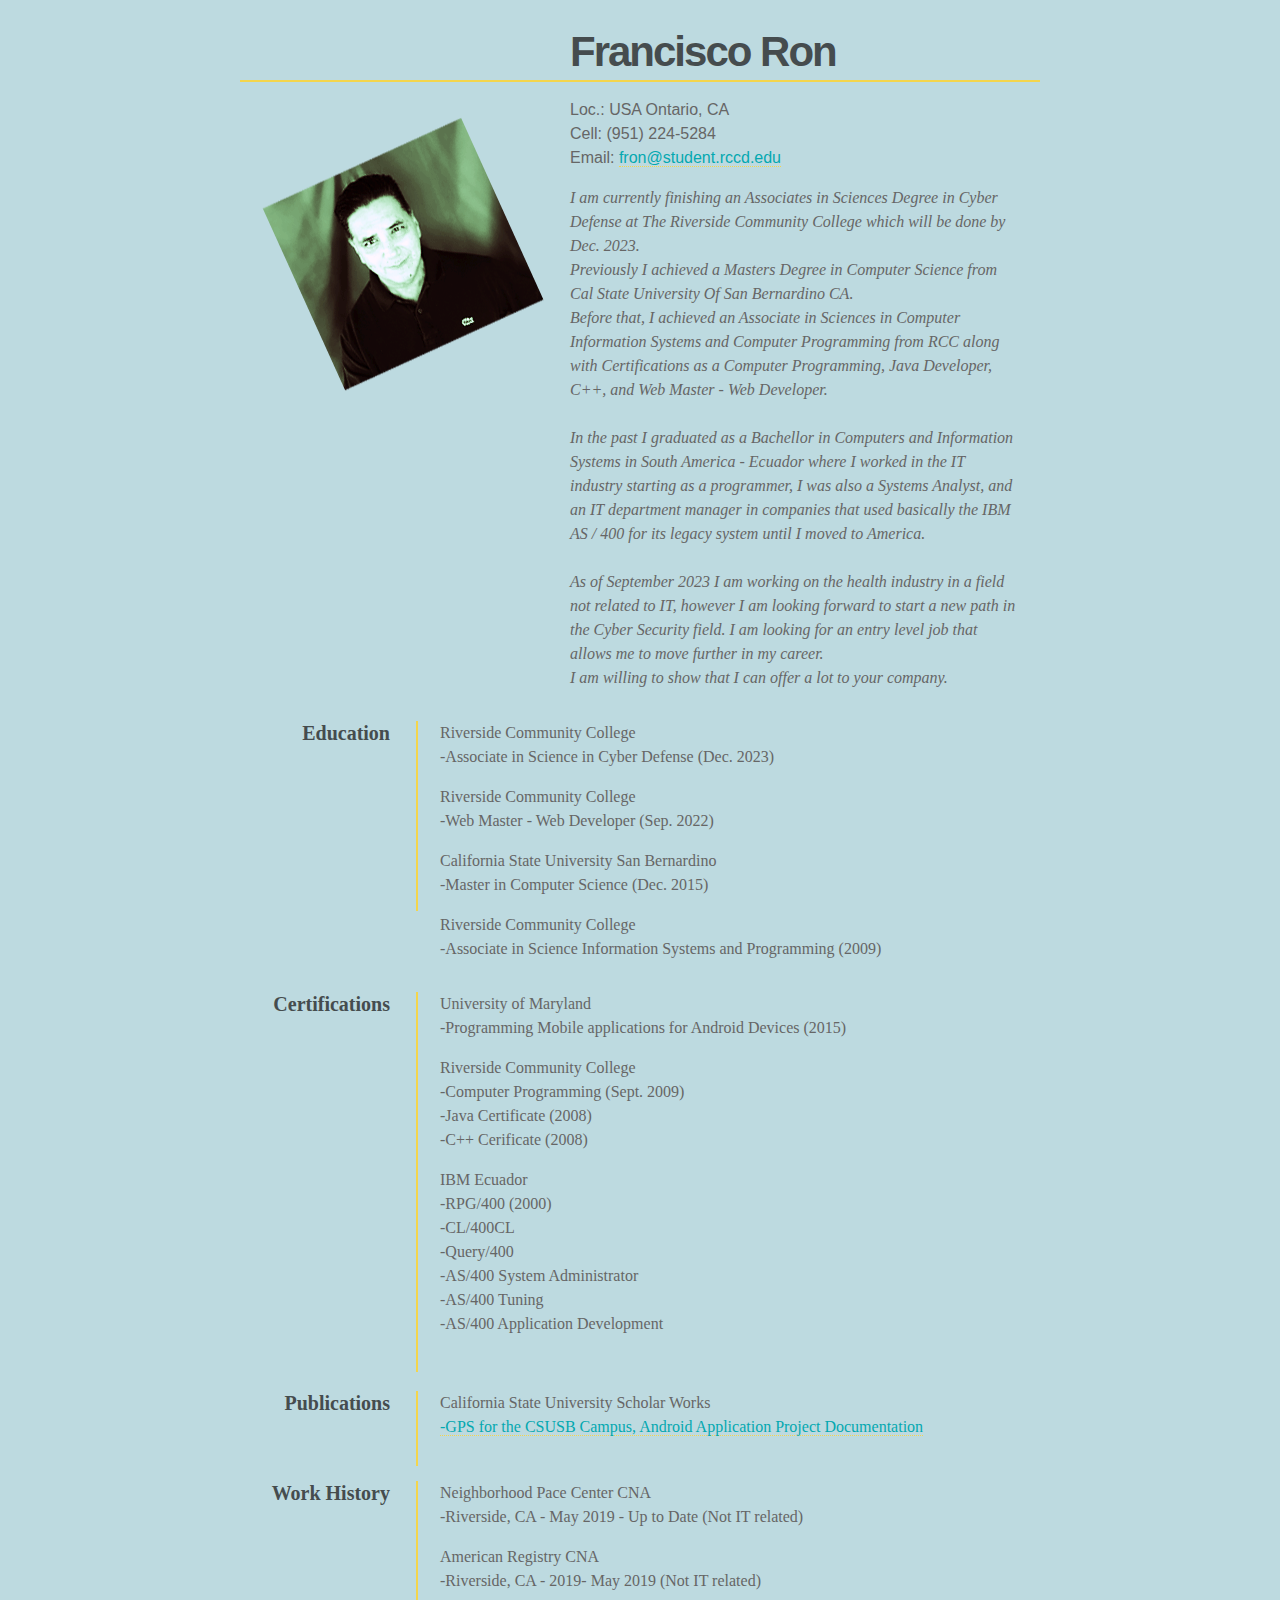
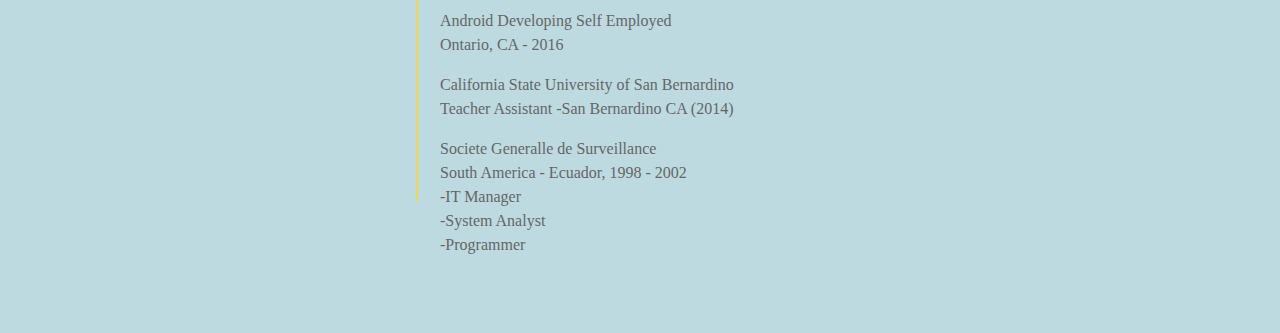
==== commit 2a29cc0b: "Resume updated on 9-17-2023 5th commitment" ====
--- a/index.html
+++ b/index.html
@@ -34,7 +34,7 @@
                 Before that, I achieved an Associate in Sciences in Computer Information Systems and Computer Programming from RCC 
                 along with Certifications as a Computer Programming, Java Developer, C++, and Web Master - Web Developer.<br />
                 <br />
-                In the past I graduated as a Bachellor in Computers and Information Systems in South America - Ecuador where I worked in the IT industry starting as a programmer, I was also a Systems Analyst, and an IT department manager in companies that used basically the IBM AS / 400 for its legacy system until I moved to America.<br />
+                In the past I graduated as a Bachellor in Computers and Information Systems in South America - Ecuador where I worked in the IT industry starting as a programmer, I was also a Systems Analyst, and an IT department manager in companies that used basically the IBM AS / 400 for its legacy system until I moved to America.<br /><br />
 
                 As of September 2023 I am working on the health industry in a field not related to IT, however I am looking forward to
                 start a new path in the Cyber Security field. I am looking for an entry level job that allows me to move further in my career.<br />
@@ -85,7 +85,7 @@
                    -Java Certificate (2008)<br/> 
                    -C++ Cerificate (2008)</p> 
                 
-                <p>IBM AS / 4000<br/>
+                <p>IBM Ecuador<br/>
                    -RPG/400 (2000)<br/>
                    -CL/400CL<br/>
                    -Query/400<br/>
